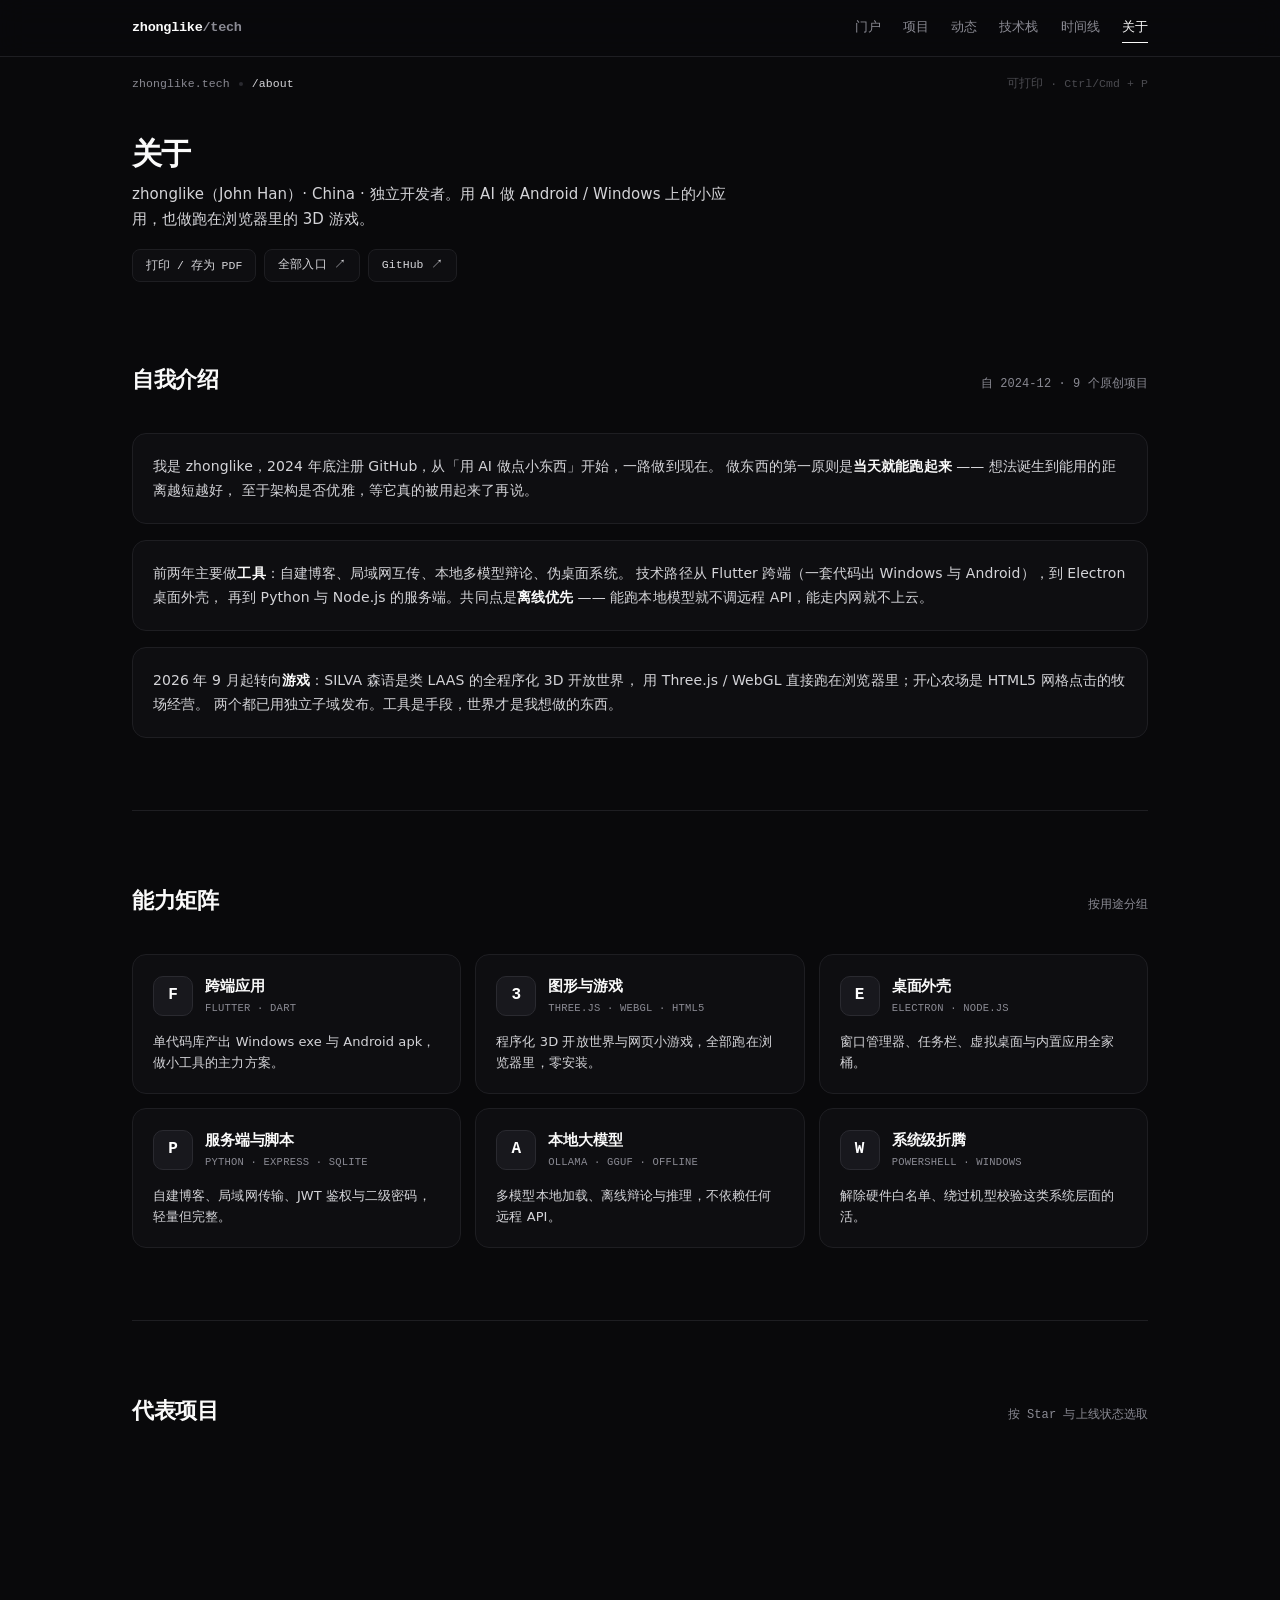
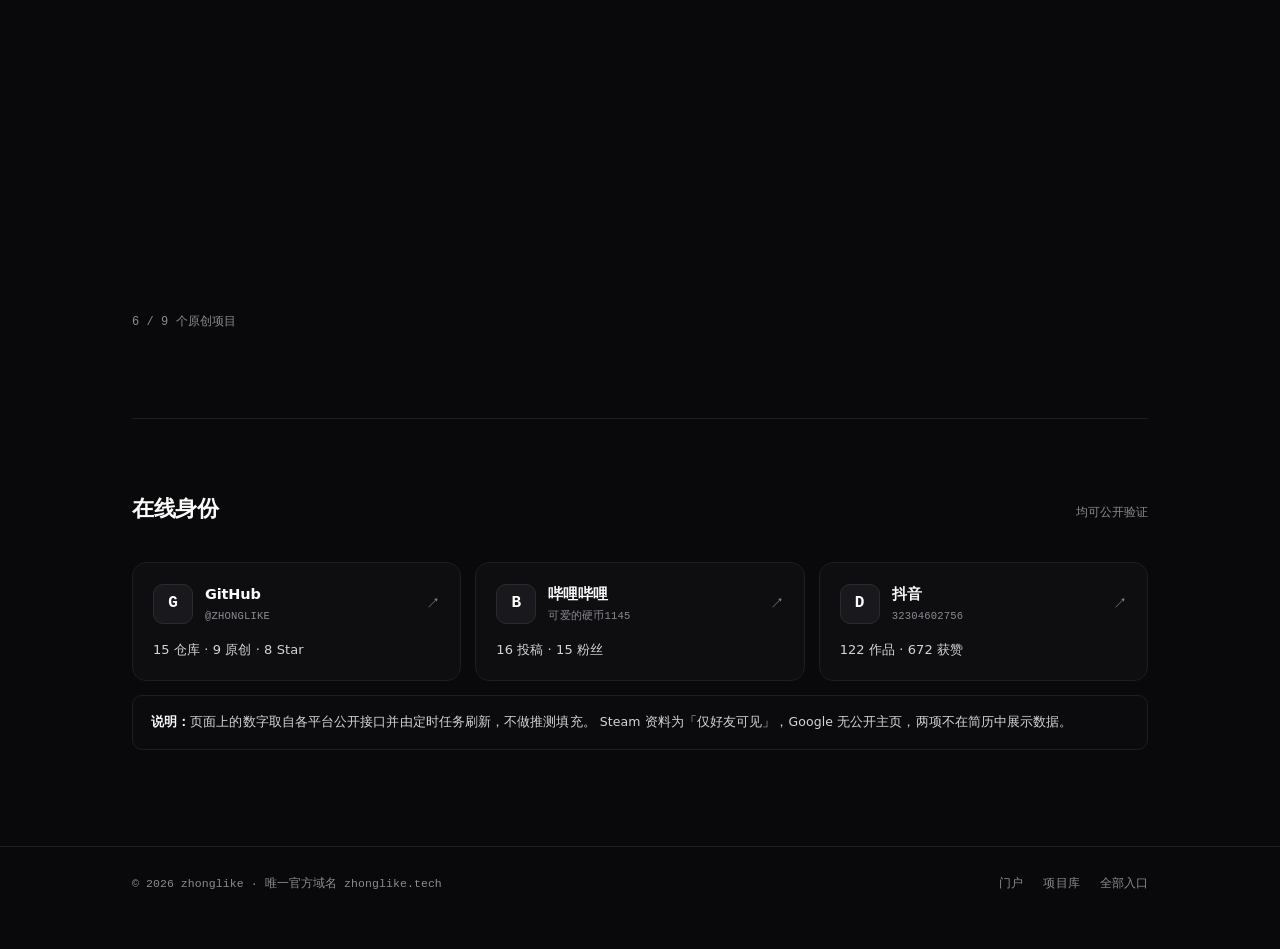
==== about/index.html @ 3a0144e7 "feat: 多页面站点 — 项目库 / 动态 / 技术栈，首页改枢纽" ====
<!DOCTYPE html>
<html lang="zh-CN">
<head>
<meta charset="UTF-8" />
<meta name="viewport" content="width=device-width, initial-scale=1, viewport-fit=cover" />
<title>关于 · zhonglike</title>
<meta name="description" content="关于 zhonglike —— 用 AI 做小应用的独立开发者，也在做跑在浏览器里的 3D 游戏。可打印简历版。" />
<meta http-equiv="Content-Security-Policy" content="default-src 'none'; base-uri 'none'; form-action 'none'; frame-ancestors 'none'; frame-src 'none'; script-src 'self' 'unsafe-inline'; style-src 'self' 'unsafe-inline'; img-src 'self' data: https:; connect-src 'self'; font-src 'none'; media-src 'none'; object-src 'none'; worker-src 'none'; manifest-src 'none'" />
<meta name="referrer" content="no-referrer" />
<noscript><style>.rv{opacity:1!important;transform:none!important}</style></noscript>
<link rel="icon" href="data:image/svg+xml,%3Csvg xmlns='http://www.w3.org/2000/svg' viewBox='0 0 32 32'%3E%3Crect width='32' height='32' rx='8' fill='%230a0a0a'/%3E%3Ctext x='16' y='22' font-family='monospace' font-size='17' fill='%23fff' text-anchor='middle'%3Ez%3C/text%3E%3C/svg%3E" />
<link rel="stylesheet" href="/assets/site.css" />
</head>
<body>

<nav class="nav">
  <div class="wrap nav__in">
    <a class="nav__brand" href="/">zhonglike<span>/tech</span></a>
    <div class="nav__links">
      <a href="/" data-route="">门户</a>
      <a href="/projects/" data-route="projects">项目</a>
      <a href="/now/" data-route="now">动态</a>
      <a href="/stack/" data-route="stack">技术栈</a>
      <a href="/timeline/" data-route="timeline">时间线</a>
      <a href="/about/" data-route="about">关于</a>
    </div>
  </div>
</nav>

<div class="wrap">
  <div class="crumb">
    <a href="/">zhonglike.tech</a><span class="dot"></span><b>/about</b>
    <em style="margin-left:auto">可打印 · Ctrl/Cmd + P</em>
  </div>

  <header class="ph">
    <div class="ph__t">关于</div>
    <p class="ph__d">
      zhonglike（John Han）· China · 独立开发者。用 AI 做 Android / Windows 上的小应用，也做跑在浏览器里的 3D 游戏。
    </p>
    <div class="meta no-print" style="margin-top:18px">
      <button class="fbtn" id="printBtn" type="button">打印 / 存为 PDF</button>
      <a class="fbtn" href="/links/">全部入口 ↗</a>
      <a class="fbtn" href="https://github.com/zhonglike" target="_blank" rel="noopener noreferrer">GitHub ↗</a>
    </div>
  </header>

  <section>
    <div class="sec-head">
      <h2 class="sec-title">自我介绍</h2>
      <span class="sec-note">自 2024-12 · <span data-stat="github.orig_repos">9</span> 个原创项目</span>
    </div>
    <div class="grid" style="gap:16px">
      <div class="card rv">
        <p class="card__desc" style="font-size:14px;line-height:1.75">
          我是 zhonglike，2024 年底注册 GitHub，从「用 AI 做点小东西」开始，一路做到现在。
          做东西的第一原则是<b style="color:var(--fg)">当天就能跑起来</b> —— 想法诞生到能用的距离越短越好，
          至于架构是否优雅，等它真的被用起来了再说。
        </p>
      </div>
      <div class="card rv">
        <p class="card__desc" style="font-size:14px;line-height:1.75">
          前两年主要做<b style="color:var(--fg)">工具</b>：自建博客、局域网互传、本地多模型辩论、伪桌面系统。
          技术路径从 Flutter 跨端（一套代码出 Windows 与 Android），到 Electron 桌面外壳，
          再到 Python 与 Node.js 的服务端。共同点是<b style="color:var(--fg)">离线优先</b> ——
          能跑本地模型就不调远程 API，能走内网就不上云。
        </p>
      </div>
      <div class="card rv">
        <p class="card__desc" style="font-size:14px;line-height:1.75">
          2026 年 9 月起转向<b style="color:var(--fg)">游戏</b>：SILVA 森语是类 LAAS 的全程序化 3D 开放世界，
          用 Three.js / WebGL 直接跑在浏览器里；开心农场是 HTML5 网格点击的牧场经营。
          两个都已用独立子域发布。工具是手段，世界才是我想做的东西。
        </p>
      </div>
    </div>
  </section>

  <section>
    <div class="sec-head">
      <h2 class="sec-title">能力矩阵</h2>
      <span class="sec-note">按用途分组</span>
    </div>
    <div class="grid g3">
      <div class="card rv">
        <div class="card__head"><div class="card__logo">F</div>
          <div><div class="card__name">跨端应用</div><div class="card__plat">FLUTTER · DART</div></div>
        </div>
        <p class="card__desc">单代码库产出 Windows exe 与 Android apk，做小工具的主力方案。</p>
      </div>
      <div class="card rv">
        <div class="card__head"><div class="card__logo">3</div>
          <div><div class="card__name">图形与游戏</div><div class="card__plat">THREE.JS · WEBGL · HTML5</div></div>
        </div>
        <p class="card__desc">程序化 3D 开放世界与网页小游戏，全部跑在浏览器里，零安装。</p>
      </div>
      <div class="card rv">
        <div class="card__head"><div class="card__logo">E</div>
          <div><div class="card__name">桌面外壳</div><div class="card__plat">ELECTRON · NODE.JS</div></div>
        </div>
        <p class="card__desc">窗口管理器、任务栏、虚拟桌面与内置应用全家桶。</p>
      </div>
      <div class="card rv">
        <div class="card__head"><div class="card__logo">P</div>
          <div><div class="card__name">服务端与脚本</div><div class="card__plat">PYTHON · EXPRESS · SQLITE</div></div>
        </div>
        <p class="card__desc">自建博客、局域网传输、JWT 鉴权与二级密码，轻量但完整。</p>
      </div>
      <div class="card rv">
        <div class="card__head"><div class="card__logo">A</div>
          <div><div class="card__name">本地大模型</div><div class="card__plat">OLLAMA · GGUF · OFFLINE</div></div>
        </div>
        <p class="card__desc">多模型本地加载、离线辩论与推理，不依赖任何远程 API。</p>
      </div>
      <div class="card rv">
        <div class="card__head"><div class="card__logo">W</div>
          <div><div class="card__name">系统级折腾</div><div class="card__plat">POWERSHELL · WINDOWS</div></div>
        </div>
        <p class="card__desc">解除硬件白名单、绕过机型校验这类系统层面的活。</p>
      </div>
    </div>
  </section>

  <section>
    <div class="sec-head">
      <h2 class="sec-title">代表项目</h2>
      <span class="sec-note">按 Star 与上线状态选取</span>
    </div>
    <div class="grid g3" id="picks"></div>
    <div class="sk" id="pstate">读取中 …</div>
  </section>

  <section>
    <div class="sec-head">
      <h2 class="sec-title">在线身份</h2>
      <span class="sec-note">均可公开验证</span>
    </div>
    <div class="grid g3">
      <a class="card rv" href="https://github.com/zhonglike" target="_blank" rel="noopener noreferrer">
        <div class="card__head"><div class="card__logo">G</div>
          <div><div class="card__name">GitHub</div><div class="card__plat">@ZHONGLIKE</div></div>
          <span class="card__arrow">↗</span>
        </div>
        <p class="card__desc"><span data-stat="github.repos">15</span> 仓库 · <span data-stat="github.orig_repos">9</span> 原创 · <span data-stat="github.stars">8</span> Star</p>
      </a>
      <a class="card rv" href="https://space.bilibili.com/3493271126935853" target="_blank" rel="noopener noreferrer">
        <div class="card__head"><div class="card__logo">B</div>
          <div><div class="card__name">哔哩哔哩</div><div class="card__plat">可爱的硬币1145</div></div>
          <span class="card__arrow">↗</span>
        </div>
        <p class="card__desc"><span data-stat="bilibili.videos">16</span> 投稿 · <span data-stat="bilibili.fans">15</span> 粉丝</p>
      </a>
      <a class="card rv" href="https://www.douyin.com/user/MS4wLjABAAAA5J8q0yjNvN2gPwe9WgMGsHBjkQOs_iPEKVBcFobpgQyBSyikwbABUDuaGJC1pIXg" target="_blank" rel="noopener noreferrer">
        <div class="card__head"><div class="card__logo">D</div>
          <div><div class="card__name">抖音</div><div class="card__plat">32304602756</div></div>
          <span class="card__arrow">↗</span>
        </div>
        <p class="card__desc"><span data-stat="douyin_b.works">122</span> 作品 · <span data-stat="douyin_b.likes">670</span> 获赞</p>
      </a>
    </div>

    <div class="note">
      <b>说明：</b>页面上的数字取自各平台公开接口并由定时任务刷新，不做推测填充。
      Steam 资料为「仅好友可见」，Google 无公开主页，两项不在简历中展示数据。
    </div>
  </section>
</div>

<footer>
  <div class="wrap foot">
    <p>© 2026 zhonglike · 唯一官方域名 zhonglike.tech</p>
    <div class="foot__links">
      <a href="/">门户</a>
      <a href="/projects/">项目库</a>
      <a href="/links/">全部入口</a>
    </div>
  </div>
</footer>

<script src="/assets/site.js"></script>
<script>
(function () {
  var picks = document.getElementById('picks');
  var state = document.getElementById('pstate');
  var pb = document.getElementById('printBtn');
  if (pb) pb.addEventListener('click', function () { window.print(); });

  function card(p) {
    var el = ZL.el('div', 'proj rv');
    el.appendChild(ZL.el('h3', null, p.name));
    el.appendChild(ZL.el('p', 'proj__desc', (p.desc || '').slice(0, 90)));
    var f = ZL.el('div', 'proj__foot');
    f.appendChild(ZL.el('span', null, p.lang || 'Other'));
    f.appendChild(ZL.el('span', null, '★ ' + (p.stars || 0)));
    if (p.site) f.appendChild(ZL.el('span', null, '已上线'));
    el.appendChild(f);
    return el;
  }

  ZL.json('/data/projects.json')
    .then(function (d) {
      var items = (d && d.items) || [];
      var top = items.slice().sort(function (a, b) {
        return (b.stars || 0) - (a.stars || 0) || (b.site ? 1 : 0) - (a.site ? 1 : 0);
      }).slice(0, 6);
      if (!top.length) { state.textContent = '暂无项目数据'; return; }
      picks.innerHTML = '';
      top.forEach(function (p) { picks.appendChild(card(p)); });
      state.textContent = top.length + ' / ' + items.length + ' 个原创项目';
    })
    .catch(function () {
      state.className = 'sk sk--err';
      state.textContent = '项目数据暂时无法加载，可到项目库页查看。';
    });
})();
</script>
</body>
</html>
---- assets/site.css ----
/* ================= 基础 ================= */
:root{
  --bg:#09090b;
  --fg:#fafafa;
  --fg-2:#d4d4d8;
  --fg-3:#8a8a93;
  --line:#1e1e22;
  --line-2:#2a2a30;
  --panel:#0e0e11;
  --panel-2:#121216;
  --mono:ui-monospace,"SF Mono","JetBrains Mono","Cascadia Mono",Menlo,Consolas,monospace;
  --sans:"Inter","PingFang SC","HarmonyOS Sans SC","Microsoft YaHei",system-ui,-apple-system,sans-serif;
  --r:14px;
  --maxw:1080px;
}
*{box-sizing:border-box;margin:0;padding:0}
html{scroll-behavior:smooth;-webkit-text-size-adjust:100%}
body{
  background:var(--bg);color:var(--fg);
  font-family:var(--sans);font-size:16px;line-height:1.6;
  -webkit-font-smoothing:antialiased;letter-spacing:.005em;
}
img{display:block;max-width:100%}
a{color:inherit;text-decoration:none}
::selection{background:#fafafa;color:#09090b}
code{font-family:var(--mono);font-size:.9em;background:#17171c;border:1px solid var(--line);padding:1px 6px;border-radius:6px;color:#e4e4e7}

.wrap{width:100%;max-width:var(--maxw);margin:0 auto;padding:0 32px}

/* ================= 顶栏 ================= */
.nav{
  position:sticky;top:0;z-index:100;
  background:rgba(9,9,11,.82);
  -webkit-backdrop-filter:blur(14px);backdrop-filter:blur(14px);
  border-bottom:1px solid var(--line);
}
.nav__in{display:flex;align-items:center;gap:28px;height:56px}
.nav__brand{font-family:var(--mono);font-size:13.5px;font-weight:600;letter-spacing:-.02em}
.nav__brand span{color:var(--fg-3)}
.nav__links{display:flex;gap:22px;margin-left:auto}
.nav__links a{
  font-family:var(--mono);font-size:12.5px;color:var(--fg-3);
  transition:color .2s ease;padding:4px 0;border-bottom:1px solid transparent;
}
.nav__links a:hover{color:var(--fg)}
.nav__links a.on{color:var(--fg);border-bottom-color:var(--fg)}

/* ================= 面包屑 ================= */
.crumb{
  display:flex;align-items:center;gap:9px;
  font-family:var(--mono);font-size:11.5px;color:var(--fg-3);
  padding:18px 0 0;
}
.crumb a{color:var(--fg-3);transition:color .2s ease}
.crumb a:hover{color:var(--fg-2)}
.crumb em{font-style:normal;color:var(--fg-3);opacity:.5}
.crumb b{font-weight:500;color:var(--fg-2)}
.crumb .dot{width:4px;height:4px;border-radius:50%;background:var(--line-2)}

/* ================= 区块 ================= */
section{padding:72px 0;border-top:1px solid var(--line)}
section:first-of-type{border-top:0}
.sec-head{display:flex;align-items:baseline;justify-content:space-between;gap:24px;margin-bottom:36px;flex-wrap:wrap}
h2.sec-title{font-size:22px;font-weight:600;letter-spacing:-.02em}
.sec-note{font-family:var(--mono);font-size:12px;color:var(--fg-3)}

/* ================= 页头 ================= */
.ph{padding:44px 0 8px}
.ph__t{font-size:30px;font-weight:600;letter-spacing:-.035em;line-height:1.15}
.ph__d{font-size:15px;color:var(--fg-2);max-width:64ch;margin-top:10px;line-height:1.65}

/* ================= HERO ================= */
.hero{padding:88px 0 76px}
.hero__top{display:flex;align-items:center;gap:20px;margin-bottom:36px}
.avatar{width:64px;height:64px;border-radius:16px;flex:none;border:1px solid var(--line-2);background:var(--panel)}
.hero__id h1{font-size:40px;font-weight:600;letter-spacing:-.035em;line-height:1.1}
.hero__handle{font-family:var(--mono);font-size:13px;color:var(--fg-3);margin-top:4px}
.hero__bio{font-size:17px;color:var(--fg-2);max-width:62ch;margin-bottom:26px}
.meta{display:flex;flex-wrap:wrap;gap:8px}
.tag{
  font-family:var(--mono);font-size:11.5px;color:var(--fg-2);
  padding:5px 11px;border:1px solid var(--line-2);border-radius:7px;background:var(--panel);
  transition:border-color .2s ease,color .2s ease;
}
.tag:hover{border-color:#3f3f46;color:var(--fg)}

/* ================= 通用面板 ================= */
.grid{display:grid;gap:14px}
.g4{grid-template-columns:repeat(auto-fit,minmax(240px,1fr))}
.g3{grid-template-columns:repeat(auto-fit,minmax(300px,1fr))}

.card{
  background:var(--panel);border:1px solid var(--line);border-radius:var(--r);
  padding:20px;display:flex;flex-direction:column;gap:14px;position:relative;
  transition:border-color .2s ease,background .2s ease;
}
a.card:hover{border-color:var(--line-2);background:var(--panel-2)}

.card__head{display:flex;align-items:center;gap:12px}
.card__av{width:40px;height:40px;border-radius:10px;flex:none;border:1px solid var(--line-2);background:#09090b;object-fit:cover}
.card__logo{
  width:40px;height:40px;border-radius:10px;flex:none;display:grid;place-items:center;
  font-family:var(--mono);font-size:16px;font-weight:700;color:#fff;background:#18181d;border:1px solid var(--line-2);
}
.card__name{font-size:14.5px;font-weight:600;letter-spacing:-.01em}
.card__plat{font-family:var(--mono);font-size:10.5px;color:var(--fg-3);margin-top:2px;letter-spacing:.02em}
.card__arrow{margin-left:auto;color:var(--fg-3);font-family:var(--mono);font-size:14px;transition:color .2s ease,transform .2s ease}
a.card:hover .card__arrow{color:var(--fg);transform:translate(2px,-2px)}
.card__desc{font-size:13px;color:var(--fg-2);line-height:1.62}
.card__stats{display:flex;flex-wrap:wrap;gap:0 18px;padding-top:13px;border-top:1px solid var(--line)}
.st{display:flex;flex-direction:column}
.st b{font-family:var(--mono);font-size:16px;font-weight:600;letter-spacing:-.02em}
.st span{font-family:var(--mono);font-size:9.5px;color:var(--fg-3);text-transform:uppercase;letter-spacing:.09em}
.badge{
  position:absolute;top:16px;right:16px;
  font-family:var(--mono);font-size:9.5px;letter-spacing:.09em;text-transform:uppercase;
  padding:3px 7px;border-radius:5px;border:1px solid var(--line-2);color:var(--fg-3);
}

/* ================= 项目卡 ================= */
.proj{
  background:var(--panel);border:1px solid var(--line);border-radius:var(--r);
  padding:20px;display:flex;flex-direction:column;gap:12px;min-height:200px;
  transition:border-color .2s ease,background .2s ease;
}
.proj:hover{border-color:var(--line-2);background:var(--panel-2)}
.proj h3{font-size:16px;font-weight:600;letter-spacing:-.015em}
.proj__desc{font-size:13px;color:var(--fg-2);line-height:1.65;flex:1}
.proj__foot{display:flex;flex-wrap:wrap;gap:6px 14px;font-family:var(--mono);font-size:11px;color:var(--fg-3);padding-top:12px;border-top:1px solid var(--line)}
.proj__foot i{width:7px;height:7px;border-radius:2px;display:inline-block;margin-right:6px;vertical-align:1px}

/* ================= 筛选器 ================= */
.filters{display:flex;flex-wrap:wrap;gap:7px;margin-bottom:26px}
.fbtn{
  font-family:var(--mono);font-size:11.5px;color:var(--fg-2);cursor:pointer;
  padding:6px 13px;border:1px solid var(--line);border-radius:8px;background:var(--panel);
  transition:border-color .18s ease,color .18s ease,background .18s ease;
}
.fbtn:hover{border-color:var(--line-2);color:var(--fg)}
.fbtn.on{background:var(--fg);color:var(--bg);border-color:var(--fg);font-weight:600}
.fbtn[hidden]{display:none}

/* ================= 数据 ================= */
.statgrid{display:grid;grid-template-columns:repeat(2,1fr);gap:26px 20px}
.statgrid>div b{display:block;font-family:var(--mono);font-size:32px;font-weight:600;letter-spacing:-.04em;line-height:1}
.statgrid>div span{display:block;font-family:var(--mono);font-size:10px;color:var(--fg-3);text-transform:uppercase;letter-spacing:.09em;margin-top:7px}
.statgrid>div p{font-size:12px;color:var(--fg-2);margin-top:6px;line-height:1.5}

.bar{margin-bottom:16px}
.bar:last-child{margin-bottom:0}
.bar__t{display:flex;justify-content:space-between;font-family:var(--mono);font-size:12px;margin-bottom:7px}
.bar__t span{color:var(--fg-2)}
.bar__track{height:6px;background:#17171c;border:1px solid var(--line);border-radius:4px;overflow:hidden}
.bar__fill{height:100%;width:0;background:#d4d4d8;border-radius:3px;transition:width 1s cubic-bezier(.22,.9,.24,1)}

.vid{display:flex;gap:12px;padding:11px;border:1px solid var(--line);border-radius:10px;margin-bottom:8px;
  background:#0b0b0e;transition:border-color .2s ease}
.vid:hover{border-color:var(--line-2)}
.vid__ico{width:38px;height:32px;border-radius:6px;flex:none;display:grid;place-items:center;background:#18181d;color:var(--fg-2);font-family:var(--mono);font-size:11px}
.vid__t{font-size:13px;line-height:1.45;color:var(--fg)}
.vid__m{font-family:var(--mono);font-size:10.5px;color:var(--fg-3);margin-top:4px;display:flex;gap:10px;flex-wrap:wrap}

/* ================= 动态流 ================= */
.stream{display:grid;gap:0}
.ev{
  display:grid;grid-template-columns:92px 22px 1fr;gap:18px;align-items:start;
  padding:17px 0;border-top:1px solid var(--line);
}
.ev:first-child{border-top:0}
.ev__d{font-family:var(--mono);font-size:11px;color:var(--fg-3);padding-top:3px;white-space:nowrap}
.ev__i{
  width:22px;height:22px;border-radius:6px;display:grid;place-items:center;
  font-family:var(--mono);font-size:9.5px;font-weight:700;
  background:#17171c;border:1px solid var(--line);color:var(--fg-2);
}
.ev__b{min-width:0}
.ev__t{font-size:14.5px;font-weight:500;line-height:1.45;word-break:break-word}
.ev__t a{border-bottom:1px solid var(--line-2);transition:border-color .2s ease}
.ev__t a:hover{border-bottom-color:var(--fg)}
.ev__m{font-family:var(--mono);font-size:11px;color:var(--fg-3);margin-top:5px;display:flex;gap:12px;flex-wrap:wrap;align-items:center}
.ev__s{
  font-family:var(--mono);font-size:9.5px;letter-spacing:.06em;text-transform:uppercase;
  padding:2px 6px;border-radius:4px;border:1px solid var(--line);color:var(--fg-3);
}

/* ================= README 渲染 ================= */
.rm{
  font-size:13.5px;color:var(--fg-2);line-height:1.72;
  border:1px solid var(--line);border-radius:10px;background:#0b0b0e;padding:18px 20px;
  max-height:420px;overflow:auto;
}
.rm h1,.rm h2,.rm h3{color:var(--fg);font-weight:600;margin:18px 0 8px;line-height:1.35}
.rm h1{font-size:17px}
.rm h2{font-size:15px}
.rm h3{font-size:13.5px}
.rm h1:first-child,.rm h2:first-child,.rm h3:first-child{margin-top:0}
.rm p{margin:0 0 10px}
.rm ul,.rm ol{margin:0 0 10px;padding-left:20px}
.rm li{margin-bottom:4px}
.rm a{color:var(--fg);border-bottom:1px solid var(--line-2)}
.rm code{font-size:12px}
.rm pre{
  background:#09090b;border:1px solid var(--line);border-radius:8px;padding:12px 14px;
  overflow:auto;margin:0 0 10px;
}
.rm pre code{background:none;border:0;padding:0;font-size:11.5px;line-height:1.6}
.rm blockquote{border-left:2px solid var(--line-2);padding-left:14px;color:var(--fg-3);margin:0 0 10px}
.rm img{max-width:100%;border-radius:8px;margin:8px 0}
.rm hr{border:0;border-top:1px solid var(--line);margin:16px 0}
.rm table{border-collapse:collapse;width:100%;margin-bottom:10px;font-size:12.5px}
.rm th,.rm td{border:1px solid var(--line);padding:6px 10px;text-align:left}
.rm th{background:#17171c;color:var(--fg)}

/* ================= 时间线 ================= */
.tl{display:grid;gap:0}
.tl__i{display:grid;grid-template-columns:96px 1fr;gap:20px;padding:16px 0;border-top:1px solid var(--line)}
.tl__i:first-child{border-top:0}
.tl__d{font-family:var(--mono);font-size:11.5px;color:var(--fg-3);padding-top:2px}
.tl__h{font-size:14.5px;font-weight:600}
.tl__p{font-size:13px;color:var(--fg-2);margin-top:2px}

/* ================= 状态占位 ================= */
.sk{font-family:var(--mono);font-size:12px;color:var(--fg-3);padding:14px 0}
.sk--err{color:#71717a;border:1px solid var(--line);border-radius:8px;padding:12px 14px;background:#0b0b0e}

/* ================= 备注 / 页脚 ================= */
.note{padding:16px 18px;border:1px solid var(--line);border-radius:10px;background:#0b0b0e;
  font-size:12.5px;color:var(--fg-2);line-height:1.65;margin-top:14px}
.note b{color:var(--fg);font-weight:600}

footer{border-top:1px solid var(--line);padding:28px 0 56px;margin-top:24px}
.foot{display:flex;justify-content:space-between;gap:20px;flex-wrap:wrap;align-items:center}
.foot p,.foot a{font-family:var(--mono);font-size:11.5px;color:var(--fg-3)}
.foot__links{display:flex;gap:20px;flex-wrap:wrap}
.foot__links a:hover{color:var(--fg)}

/* ================= 进场 ================= */
.rv{opacity:0;transform:translateY(14px);transition:opacity .6s ease,transform .6s ease}
.rv.in{opacity:1;transform:none}

/* ================= 打印（简历用途） ================= */
@media print{
  :root{--bg:#fff;--fg:#000;--fg-2:#333;--fg-3:#666;--line:#ddd;--line-2:#bbb;--panel:#fff;--panel-2:#f6f6f6}
  body{background:#fff;color:#000;font-size:12px}
  .nav,footer,.crumb,.no-print{display:none!important}
  .rv{opacity:1!important;transform:none!important}
  section{padding:18px 0;border-top:1px solid #ddd;page-break-inside:avoid}
  .rm{max-height:none;overflow:visible}
  a[href^="http"]::after{content:" · " attr(href);font-family:var(--mono);font-size:9px;color:#666}
}

/* ================= 响应式 ================= */
@media (max-width:720px){
  .wrap{padding:0 20px}
  section{padding:56px 0}
  .hero{padding:64px 0 52px}
  .ph{padding:32px 0 4px}
  .ph__t{font-size:24px}
  .hero__id h1{font-size:30px}
  .nav__in{gap:16px}
  /* tab 变多后手机上横向滚动，不挤压也不换行 */
  .nav__links{gap:13px;flex-wrap:nowrap;overflow-x:auto;-webkit-overflow-scrolling:touch;
    scrollbar-width:none;-ms-overflow-style:none}
  .nav__links::-webkit-scrollbar{display:none}
  .nav__links a{font-size:11.5px;white-space:nowrap}
  .tl__i{grid-template-columns:1fr;gap:6px}
  .ev{grid-template-columns:1fr;gap:8px}
  .ev__i{display:none}
  .proj,.card{padding:18px}
  .statgrid{grid-template-columns:1fr}
}
@media (prefers-reduced-motion:reduce){
  *{animation-duration:.01ms!important;transition-duration:.01ms!important}
  .rv{opacity:1;transform:none}
}
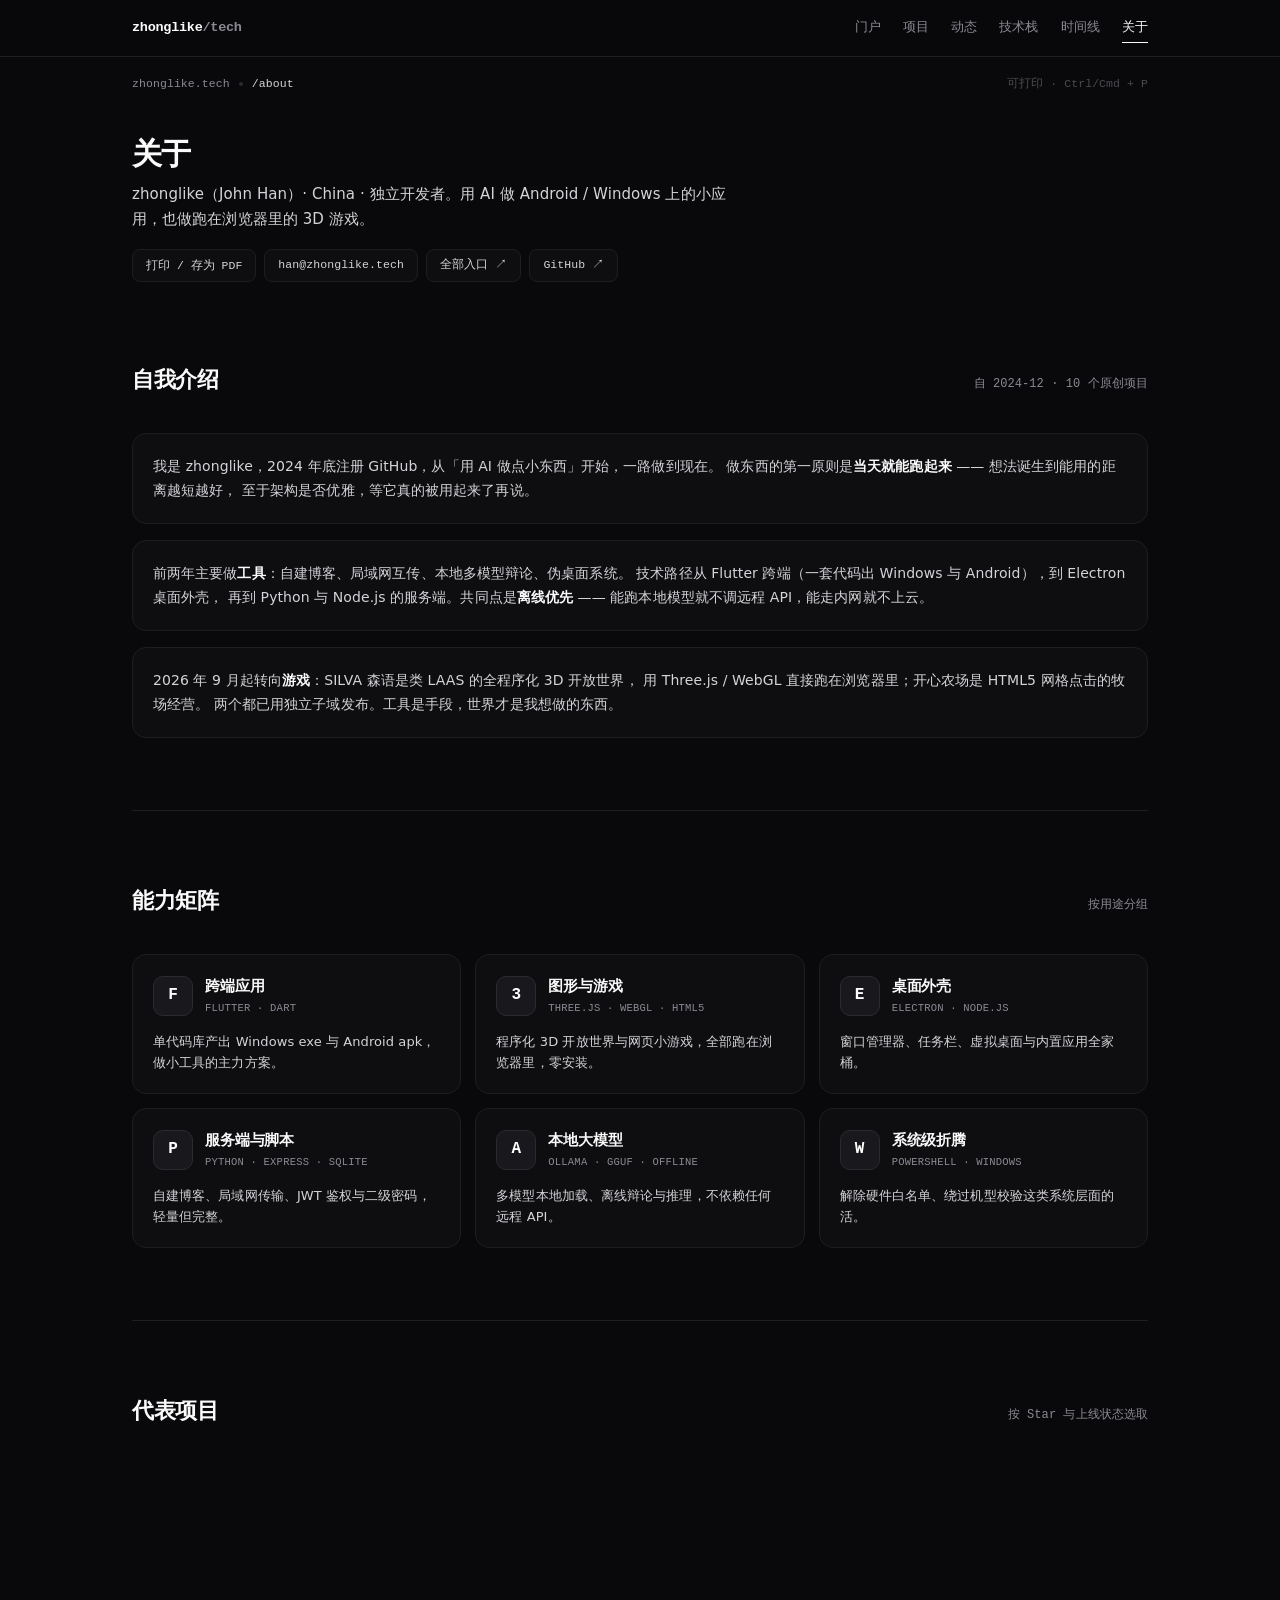
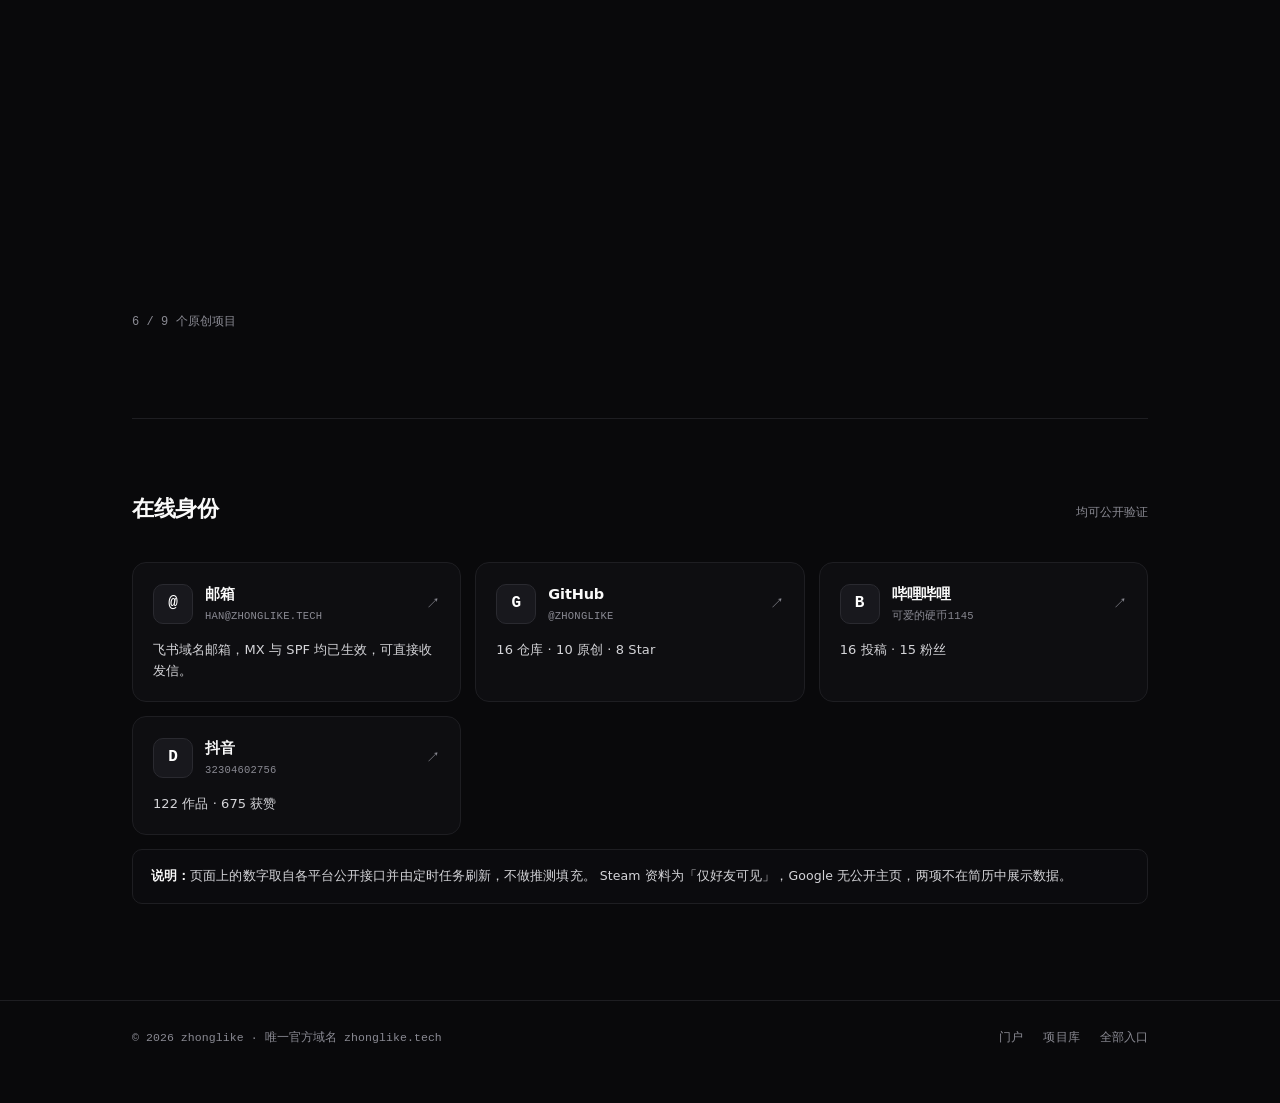
==== commit 3bcf7b5d: "feat: 多页面站点 — 项目库 / 动态 / 技术栈，首页改枢纽" ====
--- a/about/index.html
+++ b/about/index.html
@@ -40,6 +40,7 @@
     </p>
     <div class="meta no-print" style="margin-top:18px">
       <button class="fbtn" id="printBtn" type="button">打印 / 存为 PDF</button>
+      <a class="fbtn" href="mailto:han@zhonglike.tech">han@zhonglike.tech</a>
       <a class="fbtn" href="/links/">全部入口 ↗</a>
       <a class="fbtn" href="https://github.com/zhonglike" target="_blank" rel="noopener noreferrer">GitHub ↗</a>
     </div>
@@ -136,6 +137,13 @@
       <span class="sec-note">均可公开验证</span>
     </div>
     <div class="grid g3">
+      <a class="card rv" href="mailto:han@zhonglike.tech">
+        <div class="card__head"><div class="card__logo">@</div>
+          <div><div class="card__name">邮箱</div><div class="card__plat">HAN@ZHONGLIKE.TECH</div></div>
+          <span class="card__arrow">↗</span>
+        </div>
+        <p class="card__desc">飞书域名邮箱，MX 与 SPF 均已生效，可直接收发信。</p>
+      </a>
       <a class="card rv" href="https://github.com/zhonglike" target="_blank" rel="noopener noreferrer">
         <div class="card__head"><div class="card__logo">G</div>
           <div><div class="card__name">GitHub</div><div class="card__plat">@ZHONGLIKE</div></div>
